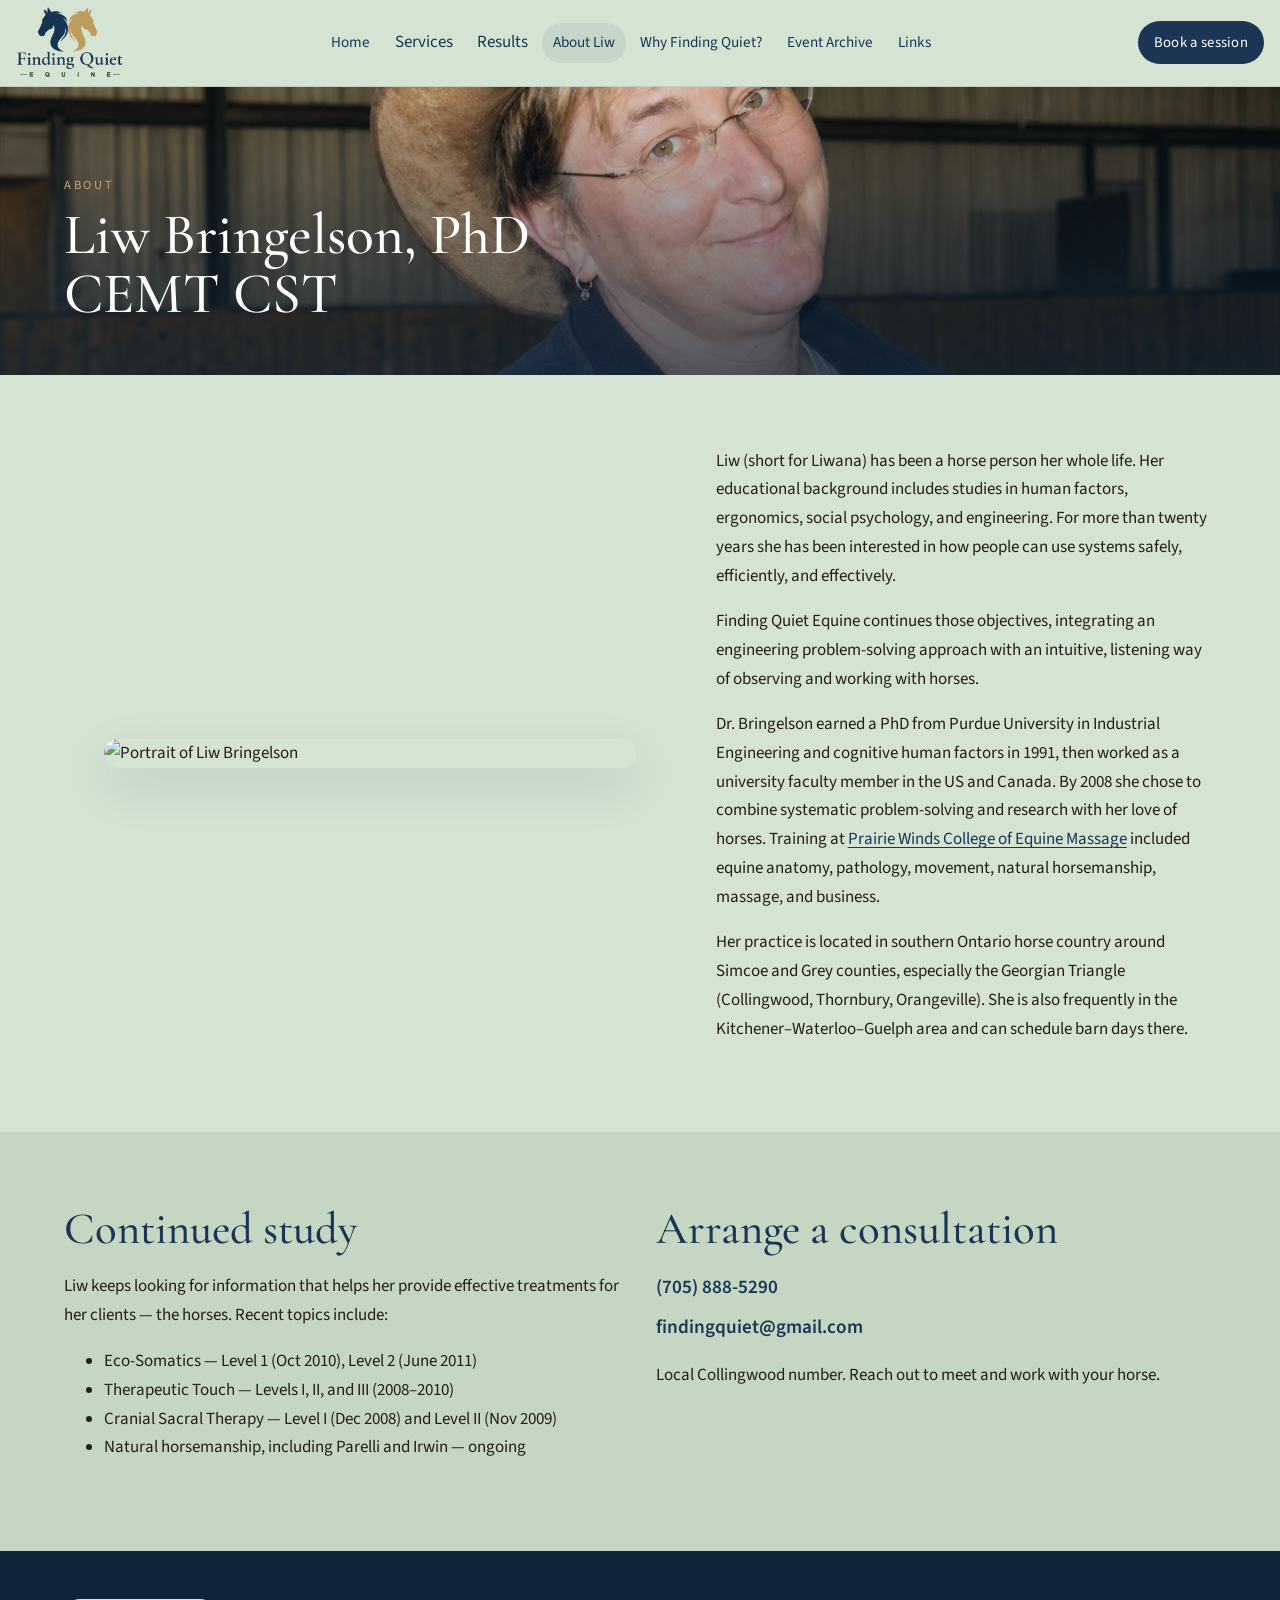
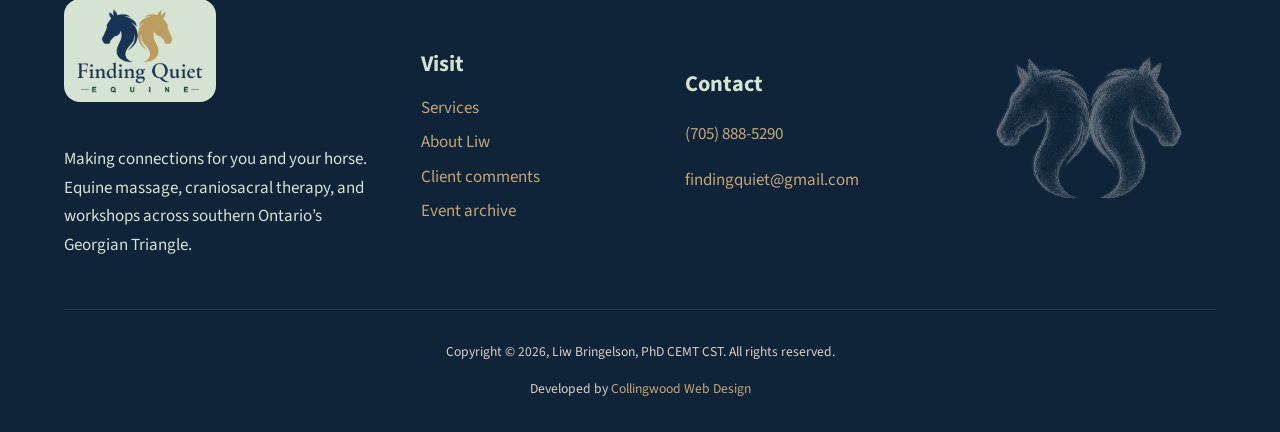
==== about.html @ 1549c755 "Give the footer horse sketch a transparent background." ====
<!DOCTYPE html>
<html lang="en">
<head>
  <meta charset="utf-8">
  <meta name="viewport" content="width=device-width, initial-scale=1">
  <title>About Liw Bringelson | Finding Quiet Equine</title>
  <meta name="description" content="Liw Bringelson, PhD CEMT CST — equine massage and craniosacral practitioner serving Ontario’s Georgian Triangle.">
  <link rel="icon" href="favicon.png" type="image/png">
  <link rel="preconnect" href="https://fonts.googleapis.com">
  <link rel="preconnect" href="https://fonts.gstatic.com" crossorigin>
  <link href="https://fonts.googleapis.com/css2?family=Cormorant+Garamond:ital,wght@0,500;0,600;1,500&family=Source+Sans+3:wght@400;600;700&display=swap" rel="stylesheet">
  <link rel="stylesheet" href="css/styles.css">
</head>
<body>
  <a class="skip" href="#main">Skip to content</a>
  <header class="site-header">
    <div class="header-inner">
      <a class="logo" href="index.html">
        <img src="images/logo.png" alt="Finding Quiet Equine" width="220" height="149">
      </a>
      <button class="nav-toggle" type="button" aria-expanded="false" aria-controls="site-nav">Menu</button>
      <nav class="site-nav" id="site-nav" aria-label="Primary">
        <a href="index.html">Home</a>
        <div class="nav-item">
          <button type="button">Services</button>
          <div class="dropdown">
            <a href="services.html">Overview</a>
            <a href="equine-massage.html">Equine Massage</a>
            <a href="craniosacral.html">Craniosacral</a>
            <a href="workshops.html">Workshops</a>
          </div>
        </div>
        <div class="nav-item">
          <button type="button">Results</button>
          <div class="dropdown">
            <a href="results.html">Overview</a>
            <a href="resources.html">Resources</a>
            <a href="comments.html">Comments</a>
            <a href="effects.html">Effects</a>
          </div>
        </div>
        <a href="about.html" aria-current="page">About Liw</a>
        <a href="why-finding-quiet.html">Why Finding Quiet?</a>
        <a href="events.html">Event Archive</a>
        <a href="links.html">Links</a>
      </nav>
      <a class="header-cta" href="about.html#contact">Book a session</a>
    </div>
  </header>

  <main id="main">
    <section class="page-hero">
      <img src="images/liw-horse.jpg" alt="Liw Bringelson in the barn">
      <div class="page-hero-copy">
        <p class="kicker">About</p>
        <h1>Liw Bringelson, PhD CEMT CST</h1>
      </div>
    </section>

    <section class="section">
      <div class="wrap split">
        <figure>
          <img class="portrait" src="https://media.cwd-cdn.com/finding-quiet/images/liw.jpg" alt="Portrait of Liw Bringelson">
        </figure>
        <div class="prose">
          <p>Liw (short for Liwana) has been a horse person her whole life. Her educational background includes studies in human factors, ergonomics, social psychology, and engineering. For more than twenty years she has been interested in how people can use systems safely, efficiently, and effectively.</p>
          <p>Finding Quiet Equine continues those objectives, integrating an engineering problem-solving approach with an intuitive, listening way of observing and working with horses.</p>
          <p>Dr. Bringelson earned a PhD from Purdue University in Industrial Engineering and cognitive human factors in 1991, then worked as a university faculty member in the US and Canada. By 2008 she chose to combine systematic problem-solving and research with her love of horses. Training at <a href="http://www.equinemassagecollege.com/">Prairie Winds College of Equine Massage</a> included equine anatomy, pathology, movement, natural horsemanship, massage, and business.</p>
          <p>Her practice is located in southern Ontario horse country around Simcoe and Grey counties, especially the Georgian Triangle (Collingwood, Thornbury, Orangeville). She is also frequently in the Kitchener–Waterloo–Guelph area and can schedule barn days there.</p>
        </div>
      </div>
    </section>

    <section class="section section-cream">
      <div class="wrap two-col">
        <div>
          <h2>Continued study</h2>
          <p>Liw keeps looking for information that helps her provide effective treatments for her clients — the horses. Recent topics include:</p>
          <ul>
            <li>Eco-Somatics — Level 1 (Oct 2010), Level 2 (June 2011)</li>
            <li>Therapeutic Touch — Levels I, II, and III (2008–2010)</li>
            <li>Cranial Sacral Therapy — Level I (Dec 2008) and Level II (Nov 2009)</li>
            <li>Natural horsemanship, including Parelli and Irwin — ongoing</li>
          </ul>
        </div>
        <div class="contact-panel" id="contact" style="grid-template-columns:1fr">
          <div>
            <h2>Arrange a consultation</h2>
            <div class="contact-actions">
              <a href="tel:+17058885290">(705) 888-5290</a>
              <a href="mailto:findingquiet@gmail.com">findingquiet@gmail.com</a>
            </div>
            <p>Local Collingwood number. Reach out to meet and work with your horse.</p>
          </div>
        </div>
      </div>
    </section>
  </main>

  <footer class="site-footer">
    <div class="wrap footer-grid">
      <div>
        <a class="footer-logo" href="index.html">
          <img src="images/logo.png" alt="Finding Quiet Equine" width="220" height="149">
        </a>
        <p>Making connections for you and your horse. Equine massage, craniosacral therapy, and workshops across southern Ontario’s Georgian Triangle.</p>
      </div>
      <div>
        <h3>Visit</h3>
        <ul>
          <li><a href="services.html">Services</a></li>
          <li><a href="about.html">About Liw</a></li>
          <li><a href="comments.html">Client comments</a></li>
          <li><a href="events.html">Event archive</a></li>
        </ul>
      </div>
      <div>
        <h3>Contact</h3>
        <p><a href="tel:+17058885290">(705) 888-5290</a></p>
        <p><a href="mailto:findingquiet@gmail.com">findingquiet@gmail.com</a></p>
      </div>
      <div class="footer-sketch" aria-hidden="true">
        <img src="images/horse-heads-pencil.png" alt="">
      </div>
    </div>
    <div class="wrap legal">
      <p>Copyright © 2026, Liw Bringelson, PhD CEMT CST. All rights reserved.</p>
      <p class="credit">Developed by <a href="https://www.collingwoodwebdesign.com/" rel="noopener">Collingwood Web Design</a></p>
    </div>
  </footer>
  <script src="js/nav.js"></script>
</body>
</html>
---- css/styles.css ----
:root {
  --navy: #1a3654;
  --navy-deep: #0f2438;
  --navy-soft: #2c4a6e;
  --cream: #c5d6c3;
  --paper: #d4e3d2;
  --tan: #c4a574;
  --tan-deep: #9a7b4f;
  --sage: #5d6f5b;
  --ink: #241f18;
  --muted: #6a6358;
  --line: rgba(26, 54, 84, 0.12);
  --white: #ffffff;
  --shadow: 0 18px 50px rgba(15, 36, 56, 0.12);
  --radius: 18px;
  --header-h: 5.35rem;
  --max: 72rem;
  --font-display: "Cormorant Garamond", "Times New Roman", serif;
  --font-body: "Source Sans 3", "Segoe UI", sans-serif;
}

*,
*::before,
*::after {
  box-sizing: border-box;
}

html {
  scroll-behavior: smooth;
}

body {
  margin: 0;
  color: var(--ink);
  background: var(--paper);
  font-family: var(--font-body);
  font-size: 1.0625rem;
  line-height: 1.7;
}

img {
  max-width: 100%;
  height: auto;
  display: block;
}

a {
  color: var(--navy);
  text-decoration-thickness: 1px;
  text-underline-offset: 0.18em;
}

a:hover {
  color: var(--tan-deep);
}

.skip {
  position: absolute;
  left: 1rem;
  top: -4rem;
  background: var(--navy);
  color: var(--white);
  padding: 0.6rem 1rem;
  z-index: 100;
}

.skip:focus {
  top: 1rem;
}

.wrap {
  width: min(calc(100% - 2rem), var(--max));
  margin-inline: auto;
}

.site-header {
  position: sticky;
  top: 0;
  z-index: 40;
  background: color-mix(in srgb, var(--paper) 92%, transparent);
  backdrop-filter: blur(14px);
  border-bottom: 1px solid var(--line);
}

.header-inner {
  width: min(calc(100% - 2rem), 80rem);
  margin-inline: auto;
  min-height: var(--header-h);
  display: flex;
  align-items: center;
  justify-content: space-between;
  gap: 0.75rem;
  position: relative;
}

.logo {
  display: flex;
  align-items: center;
  text-decoration: none;
  color: var(--navy);
  flex-shrink: 0;
}

.logo img {
  height: 4.55rem;
  width: auto;
  max-width: none;
}

.nav-toggle {
  display: none;
  border: 1px solid var(--line);
  background: var(--white);
  color: var(--navy);
  border-radius: 999px;
  padding: 0.45rem 0.9rem;
  font: inherit;
  font-size: 0.9rem;
  cursor: pointer;
}

.site-nav {
  display: flex;
  align-items: center;
  gap: 0.15rem;
}

.site-nav a {
  text-decoration: none;
  color: var(--navy);
  padding: 0.45rem 0.7rem;
  font-size: 0.95rem;
  border-radius: 999px;
}

.site-nav a:hover,
.site-nav a[aria-current="page"] {
  background: rgba(26, 54, 84, 0.07);
}

.nav-item {
  position: relative;
}

.nav-item > button {
  background: none;
  border: 0;
  font: inherit;
  color: var(--navy);
  padding: 0.45rem 0.7rem;
  border-radius: 999px;
  cursor: pointer;
}

.nav-item > button:hover,
.nav-item.open > button {
  background: rgba(26, 54, 84, 0.07);
}

.dropdown {
  display: none;
  position: absolute;
  top: calc(100% + 0.35rem);
  left: 0;
  min-width: 13rem;
  background: var(--white);
  border: 1px solid var(--line);
  border-radius: 14px;
  box-shadow: var(--shadow);
  padding: 0.4rem;
  z-index: 20;
}

.nav-item.open .dropdown,
.nav-item:hover .dropdown {
  display: grid;
}

.dropdown a {
  border-radius: 10px;
}

.header-cta {
  display: inline-flex;
  align-items: center;
  background: var(--navy);
  color: var(--white) !important;
  text-decoration: none;
  padding: 0.55rem 1rem;
  border-radius: 999px;
  font-size: 0.92rem;
  letter-spacing: 0.02em;
  white-space: nowrap;
}

.header-cta:hover {
  background: var(--navy-soft);
}

.hero {
  position: relative;
  min-height: min(82vh, 44rem);
  display: grid;
  align-items: end;
  color: var(--white);
  overflow: hidden;
}

.hero img,
.page-hero img {
  position: absolute;
  inset: 0;
  width: 100%;
  height: 100%;
  object-fit: cover;
}

.hero::after,
.page-hero::after {
  content: "";
  position: absolute;
  inset: 0;
  background: linear-gradient(180deg, rgba(15, 36, 56, 0.15) 0%, rgba(15, 36, 56, 0.72) 100%);
}

.hero-copy,
.page-hero-copy {
  position: relative;
  z-index: 1;
  width: min(calc(100% - 2rem), var(--max));
  margin: 0 auto 4rem;
}

.kicker {
  display: inline-block;
  letter-spacing: 0.22em;
  text-transform: uppercase;
  font-size: 0.78rem;
  color: var(--tan);
  margin-bottom: 0.6rem;
}

.hero .kicker {
  color: #fff;
  font-size: 1.2rem;
  font-weight: 600;
  letter-spacing: 0.16em;
}

.hero h1,
.page-hero h1 {
  font-family: var(--font-display);
  font-weight: 500;
  font-size: clamp(2.6rem, 7vw, 5.2rem);
  line-height: 1.02;
  margin: 0 0 0.8rem;
  max-width: 14ch;
}

.lede {
  max-width: 38rem;
  font-size: 1.2rem;
  margin: 0 0 1.5rem;
  color: rgba(255, 255, 255, 0.92);
}

.btn-row {
  display: flex;
  flex-wrap: wrap;
  gap: 0.75rem;
}

.btn {
  display: inline-flex;
  align-items: center;
  justify-content: center;
  text-decoration: none;
  border-radius: 999px;
  padding: 0.75rem 1.25rem;
  font-weight: 600;
}

.btn-primary {
  background: var(--tan);
  color: var(--navy-deep) !important;
}

.btn-primary:hover {
  background: #d4b98a;
}

.section-navy .btn-primary {
  background: var(--paper);
  color: var(--navy) !important;
}

.section-navy .btn-primary:hover {
  background: var(--cream);
}

.btn-ghost {
  background: transparent;
  color: var(--white) !important;
  border: 1px solid rgba(255, 255, 255, 0.45);
}

.btn-ghost:hover {
  background: rgba(255, 255, 255, 0.12);
}

.page-hero {
  position: relative;
  min-height: 18rem;
  display: grid;
  align-items: end;
  color: var(--white);
  overflow: hidden;
}

.page-hero-copy {
  margin-bottom: 2.4rem;
}

.page-hero h1 {
  max-width: 20ch;
  font-size: clamp(2.1rem, 5vw, 3.6rem);
}

.section {
  padding: 4.5rem 0;
}

.section-cream {
  background: var(--cream);
}

.section-navy {
  background: var(--navy-deep);
  color: var(--cream);
}

.section-navy a {
  color: var(--tan);
}

.eyebrow {
  letter-spacing: 0.2em;
  text-transform: uppercase;
  font-size: 0.78rem;
  color: var(--tan-deep);
  margin: 0 0 0.6rem;
}

.eyebrow-lg {
  color: var(--navy);
  font-size: 1.2rem;
  font-weight: 600;
  letter-spacing: 0.16em;
}

.section-navy .eyebrow-lg {
  color: #fff;
}

h2 {
  font-family: var(--font-display);
  font-size: clamp(1.9rem, 4vw, 2.8rem);
  font-weight: 500;
  line-height: 1.15;
  margin: 0 0 1rem;
  color: var(--navy);
}

.section-navy h2 {
  color: var(--cream);
}

.prose {
  max-width: 44rem;
}

.prose p,
.prose li {
  margin: 0 0 1rem;
}

.prose ul {
  padding-left: 1.15rem;
}

.split {
  display: grid;
  grid-template-columns: 1.1fr 0.9fr;
  gap: 2.5rem;
  align-items: center;
}

.split img,
.frame img {
  width: 100%;
  border-radius: var(--radius);
  box-shadow: var(--shadow);
}

.caption {
  font-size: 0.85rem;
  color: var(--muted);
  margin-top: 0.55rem;
}

.cards {
  display: grid;
  grid-template-columns: repeat(3, 1fr);
  gap: 1.25rem;
}

.card {
  background: var(--white);
  border: 1px solid var(--line);
  border-radius: var(--radius);
  padding: 1.4rem;
  display: flex;
  flex-direction: column;
  gap: 0.6rem;
  text-decoration: none;
  color: inherit;
  box-shadow: 0 8px 24px rgba(15, 36, 56, 0.04);
}

.card:hover {
  transform: translateY(-3px);
  box-shadow: var(--shadow);
  color: inherit;
}

.card h3 {
  font-family: var(--font-display);
  font-size: 1.55rem;
  margin: 0;
  color: var(--navy);
}

.card p {
  margin: 0;
  color: var(--muted);
  flex: 1;
}

.card .more {
  font-weight: 600;
  color: var(--navy);
  font-size: 0.92rem;
}

.photo-row {
  display: grid;
  grid-template-columns: repeat(3, 1fr);
  gap: 1rem;
}

.photo-row figure {
  margin: 0;
}

.photo-row img {
  width: 100%;
  height: 16rem;
  object-fit: cover;
  border-radius: var(--radius);
}

.quote {
  background: var(--white);
  border-left: 4px solid var(--tan);
  border-radius: 0 var(--radius) var(--radius) 0;
  padding: 1.3rem 1.4rem;
  margin: 0 0 1.25rem;
}

.quote p {
  font-family: var(--font-display);
  font-size: 1.25rem;
  line-height: 1.45;
  margin: 0 0 0.85rem;
}

.quote footer {
  color: var(--muted);
  font-size: 0.92rem;
}

.steps {
  display: grid;
  gap: 1rem;
}

.step {
  display: grid;
  grid-template-columns: auto 1fr;
  gap: 1rem;
  align-items: start;
}

.step h3 {
  margin: 0 0 0.25rem;
  color: var(--navy);
}

.step p {
  margin: 0;
}

.num {
  width: 2.3rem;
  height: 2.3rem;
  border-radius: 50%;
  background: var(--navy);
  color: var(--cream);
  display: grid;
  place-items: center;
  font-weight: 700;
}

.rate-list {
  display: grid;
  gap: 0.8rem;
  margin: 1.2rem 0;
}

.rate {
  background: var(--white);
  border-radius: 14px;
  padding: 1rem 1.15rem;
  border: 1px solid var(--line);
}

.rate strong {
  display: block;
  color: var(--navy);
}

.compare {
  display: grid;
  grid-template-columns: 1fr 1fr;
  gap: 0.75rem;
  margin: 1rem 0 2rem;
}

.compare figure {
  margin: 0;
}

.compare img {
  width: 100%;
  height: 14rem;
  object-fit: cover;
  border-radius: 12px;
}

.compare figcaption {
  font-size: 0.82rem;
  color: var(--muted);
  margin-top: 0.4rem;
}

.link-list {
  display: grid;
  gap: 1rem;
}

.link-card {
  background: var(--white);
  border: 1px solid var(--line);
  border-radius: 14px;
  padding: 1.1rem 1.2rem;
}

.link-card h3 {
  margin: 0 0 0.35rem;
  font-size: 1.15rem;
}

.timeline {
  display: grid;
  gap: 1.5rem;
}

.timeline h3 {
  margin: 0 0 0.5rem;
  color: var(--navy);
}

.note {
  font-size: 0.92rem;
  color: var(--muted);
  border-top: 1px solid var(--line);
  padding-top: 1rem;
  margin-top: 1.5rem;
}

.contact-panel {
  display: grid;
  grid-template-columns: 1.2fr 0.8fr;
  gap: 2rem;
  align-items: center;
}

.contact-actions a {
  display: block;
  font-size: 1.2rem;
  font-weight: 600;
  text-decoration: none;
  margin-bottom: 0.45rem;
}

.site-footer {
  background: var(--navy-deep);
  color: #d7cfc3;
  padding: 3rem 0 2rem;
}

.footer-grid {
  display: grid;
  grid-template-columns: 1.4fr 1fr 1fr 1.15fr;
  gap: 2rem;
  align-items: center;
}

.footer-logo {
  display: inline-block;
  background: var(--paper);
  border-radius: 16px;
  padding: 0.55rem 0.75rem 0.45rem;
  margin: 0 0 1rem;
}

.footer-logo img {
  height: 5.4rem;
  width: auto;
}

.footer-grid > div:first-child > p {
  color: var(--paper);
}

.site-footer h2,
.site-footer h3 {
  font-size: 1.4rem;
  margin: 0 0 0.7rem;
}

.site-footer h2 {
  color: var(--cream);
}

.site-footer h3 {
  color: var(--paper);
}

.site-footer a {
  color: var(--tan);
  text-decoration: none;
}

.footer-grid a:hover {
  color: var(--paper);
  text-decoration: underline;
  text-underline-offset: 0.2em;
}

.site-footer ul {
  list-style: none;
  margin: 0;
  padding: 0;
}

.site-footer li {
  margin-bottom: 0.35rem;
}

.footer-sketch {
  display: flex;
  justify-content: flex-end;
  pointer-events: none;
}

.footer-sketch img {
  width: min(100%, 15.5rem);
  height: auto;
  opacity: 0.55;
}

.legal {
  margin-top: 2rem;
  padding-top: 1rem;
  border-top: 1px solid rgba(255, 255, 255, 0.1);
  font-size: 0.85rem;
  text-align: center;
}

.legal .credit {
  margin: 0.45rem 0 0;
}

.portrait {
  width: 100%;
  max-height: 38rem;
  object-fit: cover;
  object-position: center 18%;
}

.two-col {
  display: grid;
  grid-template-columns: 1fr 1fr;
  gap: 2rem;
  align-items: start;
}

.topic-list {
  columns: 2;
  gap: 2rem;
  margin: 0 0 1.5rem;
  padding-left: 1.2rem;
}

@media (max-width: 1120px) {
  .split,
  .cards,
  .photo-row,
  .contact-panel,
  .footer-grid,
  .compare,
  .two-col {
    grid-template-columns: 1fr;
  }

  .footer-sketch {
    display: none;
  }

  .topic-list {
    columns: 1;
  }

  :root {
    --header-h: 4.7rem;
  }

  .logo img {
    height: 3.85rem;
  }

  .nav-toggle {
    display: inline-flex;
    margin-left: auto;
  }

  .header-cta {
    display: none;
  }

  .site-nav {
    display: none;
    position: absolute;
    top: var(--header-h);
    left: 0;
    right: 0;
    background: var(--paper);
    border-bottom: 1px solid var(--line);
    flex-direction: column;
    align-items: stretch;
    padding: 0.75rem 1rem 1.1rem;
  }

  body.nav-open .site-nav {
    display: flex;
  }

  .dropdown {
    position: static;
    display: none;
    box-shadow: none;
    border: 0;
    padding: 0 0 0 0.7rem;
    background: transparent;
  }

  .nav-item.open .dropdown {
    display: grid;
  }
}
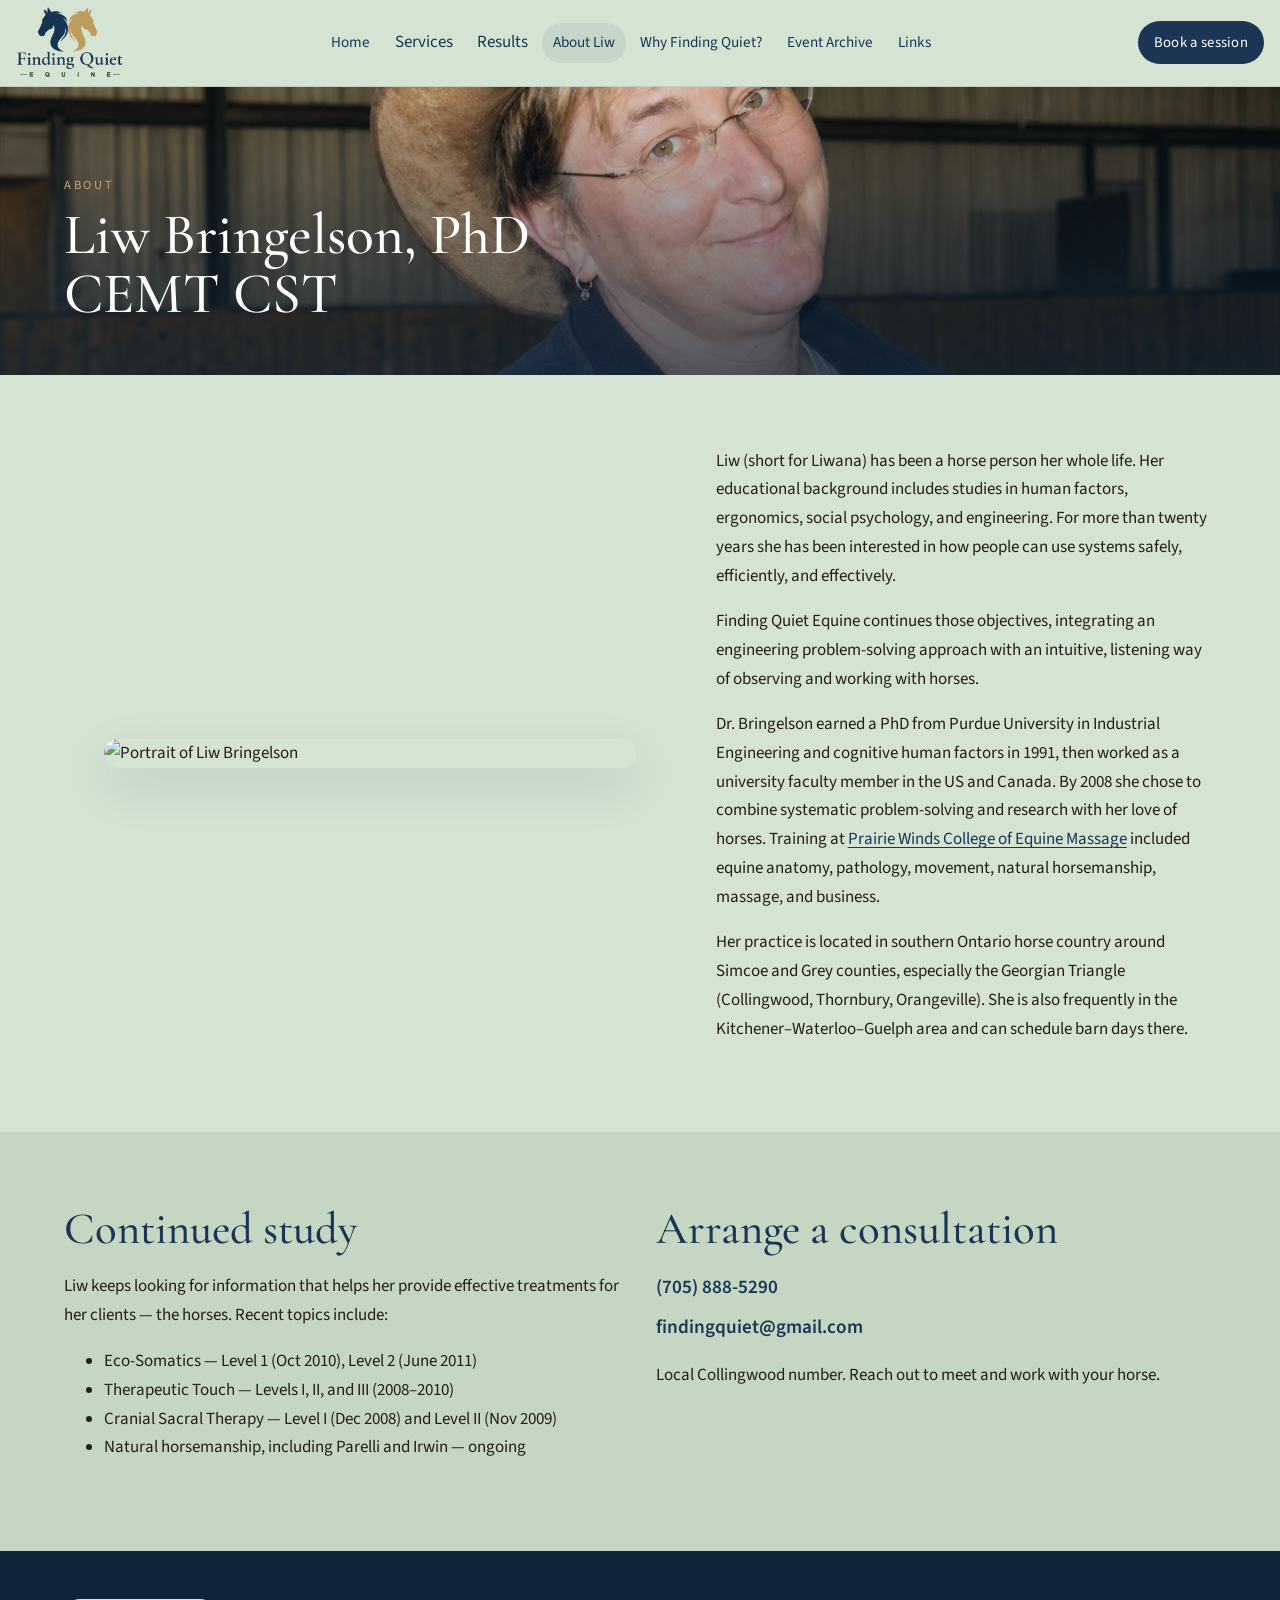
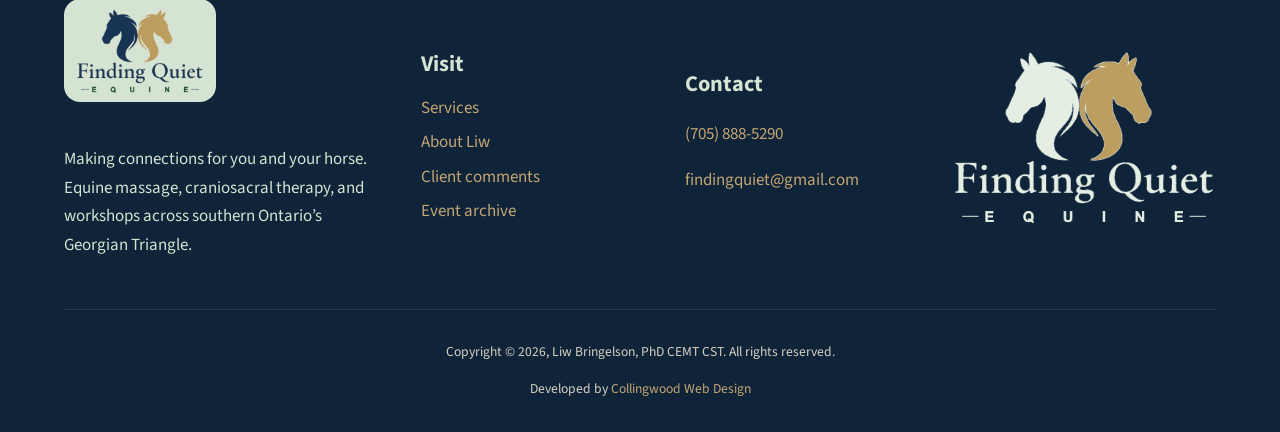
==== commit f699e19b: "Put a light Finding Quiet lockup in the footer so it reads on navy." ====
--- a/about.html
+++ b/about.html
@@ -120,7 +120,7 @@
         <p><a href="mailto:findingquiet@gmail.com">findingquiet@gmail.com</a></p>
       </div>
       <div class="footer-sketch" aria-hidden="true">
-        <img src="images/horse-heads-pencil.png" alt="">
+        <img src="images/logo-light.png" alt="">
       </div>
     </div>
     <div class="wrap legal">
--- a/css/styles.css
+++ b/css/styles.css
@@ -681,13 +681,13 @@
 .footer-sketch {
   display: flex;
   justify-content: flex-end;
+  align-items: center;
   pointer-events: none;
 }
 
 .footer-sketch img {
-  width: min(100%, 15.5rem);
+  width: min(100%, 16.5rem);
   height: auto;
-  opacity: 0.55;
 }
 
 .legal {
@@ -728,14 +728,35 @@
   .cards,
   .photo-row,
   .contact-panel,
-  .footer-grid,
   .compare,
   .two-col {
     grid-template-columns: 1fr;
   }
 
+  .footer-grid {
+    grid-template-columns: 1fr 1fr;
+    grid-template-areas:
+      "brand brand"
+      "visit sketch"
+      "contact sketch";
+    align-items: start;
+  }
+
+  .footer-grid > div:first-child {
+    grid-area: brand;
+  }
+
+  .footer-grid > div:nth-child(2) {
+    grid-area: visit;
+  }
+
+  .footer-grid > div:nth-child(3) {
+    grid-area: contact;
+  }
+
   .footer-sketch {
-    display: none;
+    grid-area: sketch;
+    align-self: center;
   }
 
   .topic-list {
@@ -789,3 +810,18 @@
     display: grid;
   }
 }
+
+@media (max-width: 520px) {
+  .footer-grid {
+    grid-template-columns: 1fr;
+    grid-template-areas:
+      "brand"
+      "visit"
+      "contact"
+      "sketch";
+  }
+
+  .footer-sketch {
+    justify-content: flex-start;
+  }
+}
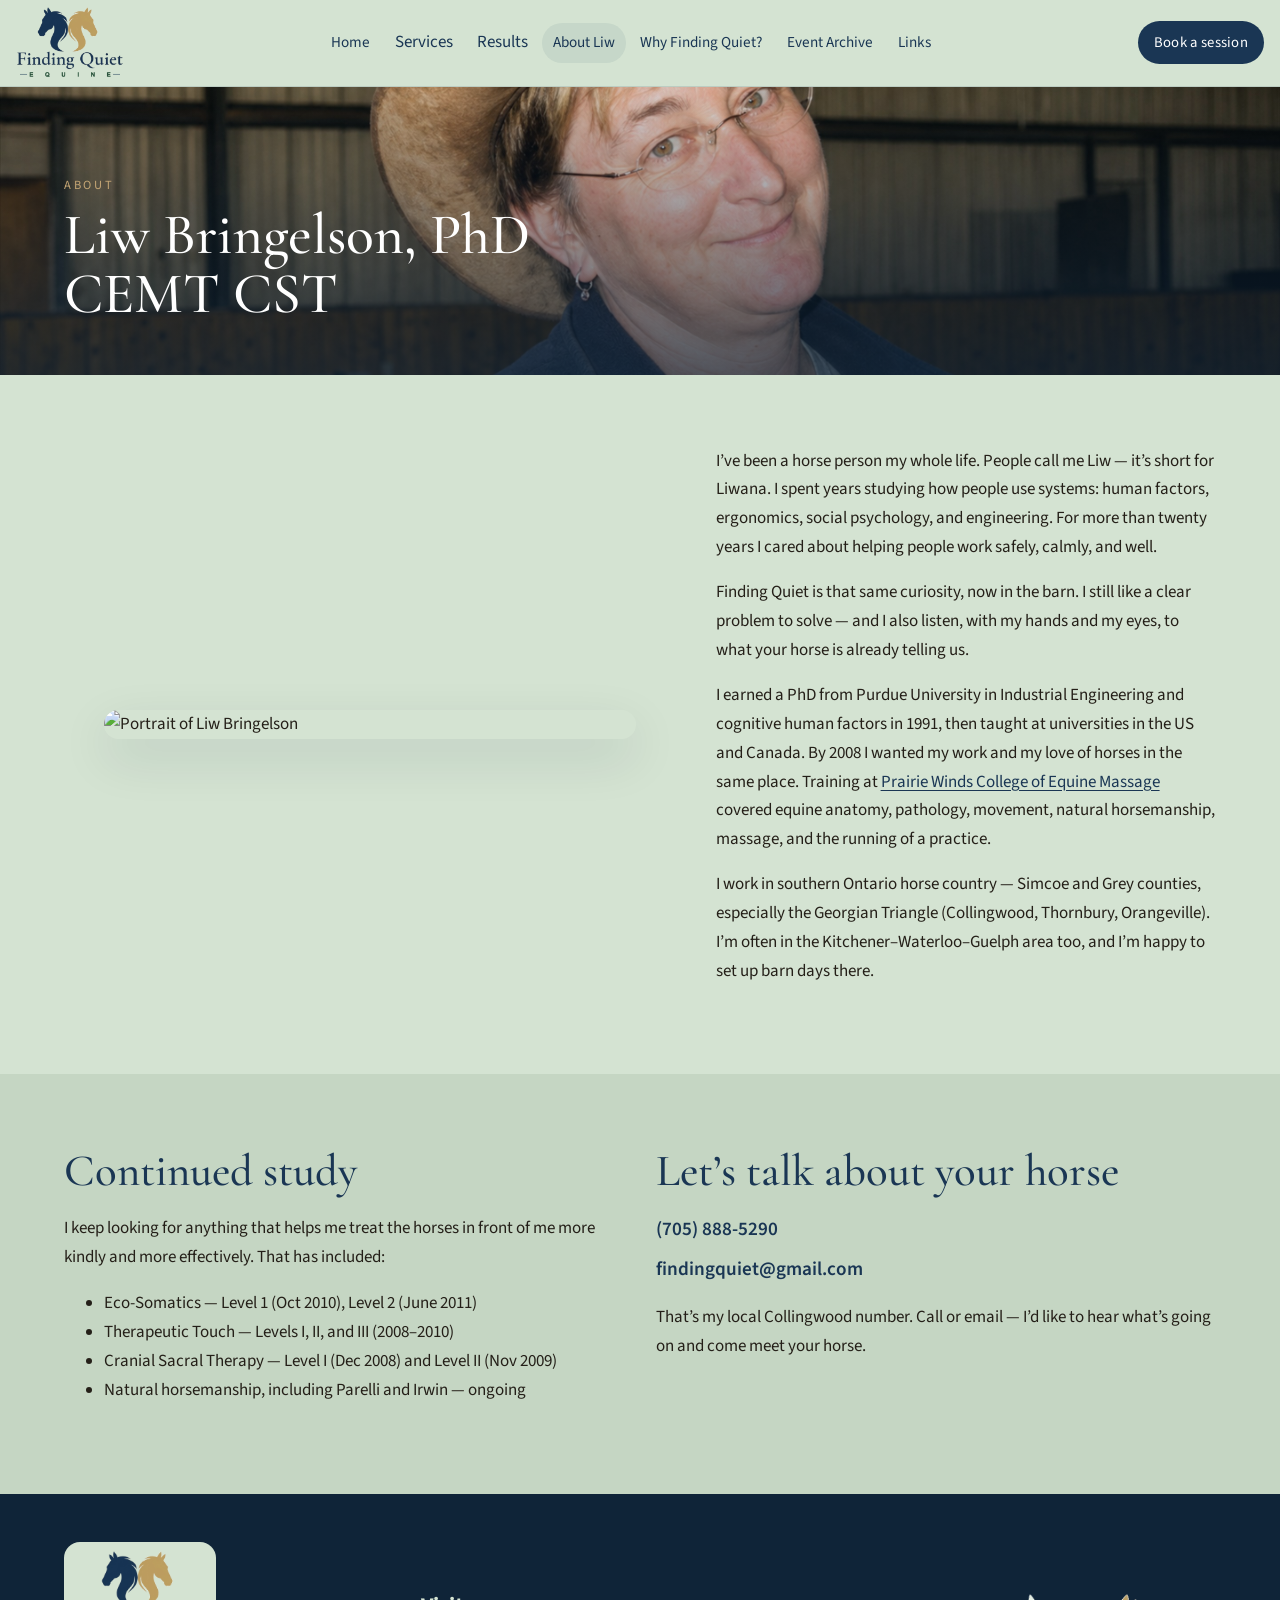
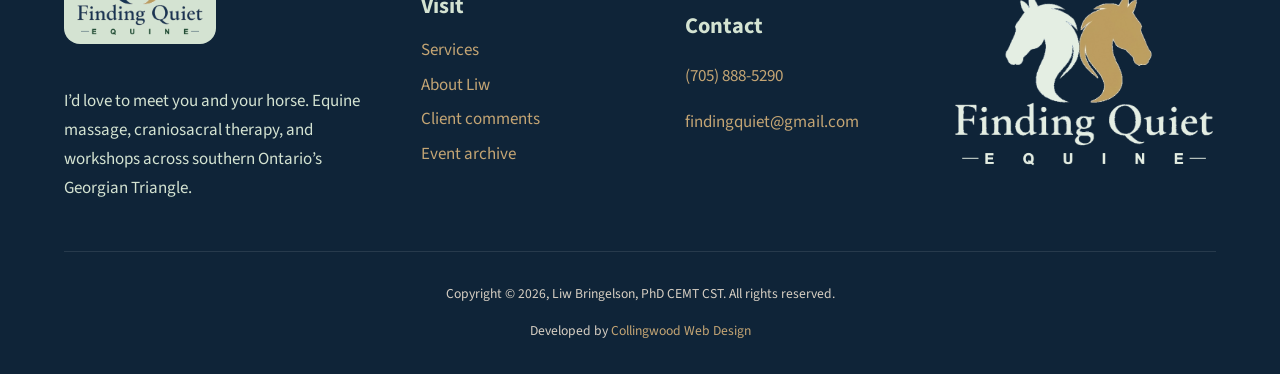
==== commit 030278ad: "Rewrite the client sample in Liw's first-person voice. EOF  Co-authored-by: Cursor <cursoragent@curs" ====
--- a/about.html
+++ b/about.html
@@ -63,10 +63,10 @@
           <img class="portrait" src="https://media.cwd-cdn.com/finding-quiet/images/liw.jpg" alt="Portrait of Liw Bringelson">
         </figure>
         <div class="prose">
-          <p>Liw (short for Liwana) has been a horse person her whole life. Her educational background includes studies in human factors, ergonomics, social psychology, and engineering. For more than twenty years she has been interested in how people can use systems safely, efficiently, and effectively.</p>
-          <p>Finding Quiet Equine continues those objectives, integrating an engineering problem-solving approach with an intuitive, listening way of observing and working with horses.</p>
-          <p>Dr. Bringelson earned a PhD from Purdue University in Industrial Engineering and cognitive human factors in 1991, then worked as a university faculty member in the US and Canada. By 2008 she chose to combine systematic problem-solving and research with her love of horses. Training at <a href="http://www.equinemassagecollege.com/">Prairie Winds College of Equine Massage</a> included equine anatomy, pathology, movement, natural horsemanship, massage, and business.</p>
-          <p>Her practice is located in southern Ontario horse country around Simcoe and Grey counties, especially the Georgian Triangle (Collingwood, Thornbury, Orangeville). She is also frequently in the Kitchener–Waterloo–Guelph area and can schedule barn days there.</p>
+          <p>I’ve been a horse person my whole life. People call me Liw — it’s short for Liwana. I spent years studying how people use systems: human factors, ergonomics, social psychology, and engineering. For more than twenty years I cared about helping people work safely, calmly, and well.</p>
+          <p>Finding Quiet is that same curiosity, now in the barn. I still like a clear problem to solve — and I also listen, with my hands and my eyes, to what your horse is already telling us.</p>
+          <p>I earned a PhD from Purdue University in Industrial Engineering and cognitive human factors in 1991, then taught at universities in the US and Canada. By 2008 I wanted my work and my love of horses in the same place. Training at <a href="http://www.equinemassagecollege.com/">Prairie Winds College of Equine Massage</a> covered equine anatomy, pathology, movement, natural horsemanship, massage, and the running of a practice.</p>
+          <p>I work in southern Ontario horse country — Simcoe and Grey counties, especially the Georgian Triangle (Collingwood, Thornbury, Orangeville). I’m often in the Kitchener–Waterloo–Guelph area too, and I’m happy to set up barn days there.</p>
         </div>
       </div>
     </section>
@@ -75,7 +75,7 @@
       <div class="wrap two-col">
         <div>
           <h2>Continued study</h2>
-          <p>Liw keeps looking for information that helps her provide effective treatments for her clients — the horses. Recent topics include:</p>
+          <p>I keep looking for anything that helps me treat the horses in front of me more kindly and more effectively. That has included:</p>
           <ul>
             <li>Eco-Somatics — Level 1 (Oct 2010), Level 2 (June 2011)</li>
             <li>Therapeutic Touch — Levels I, II, and III (2008–2010)</li>
@@ -85,12 +85,12 @@
         </div>
         <div class="contact-panel" id="contact" style="grid-template-columns:1fr">
           <div>
-            <h2>Arrange a consultation</h2>
+            <h2>Let’s talk about your horse</h2>
             <div class="contact-actions">
               <a href="tel:+17058885290">(705) 888-5290</a>
               <a href="mailto:findingquiet@gmail.com">findingquiet@gmail.com</a>
             </div>
-            <p>Local Collingwood number. Reach out to meet and work with your horse.</p>
+            <p>That’s my local Collingwood number. Call or email — I’d like to hear what’s going on and come meet your horse.</p>
           </div>
         </div>
       </div>
@@ -103,7 +103,7 @@
         <a class="footer-logo" href="index.html">
           <img src="images/logo.png" alt="Finding Quiet Equine" width="220" height="149">
         </a>
-        <p>Making connections for you and your horse. Equine massage, craniosacral therapy, and workshops across southern Ontario’s Georgian Triangle.</p>
+        <p>I’d love to meet you and your horse. Equine massage, craniosacral therapy, and workshops across southern Ontario’s Georgian Triangle.</p>
       </div>
       <div>
         <h3>Visit</h3>
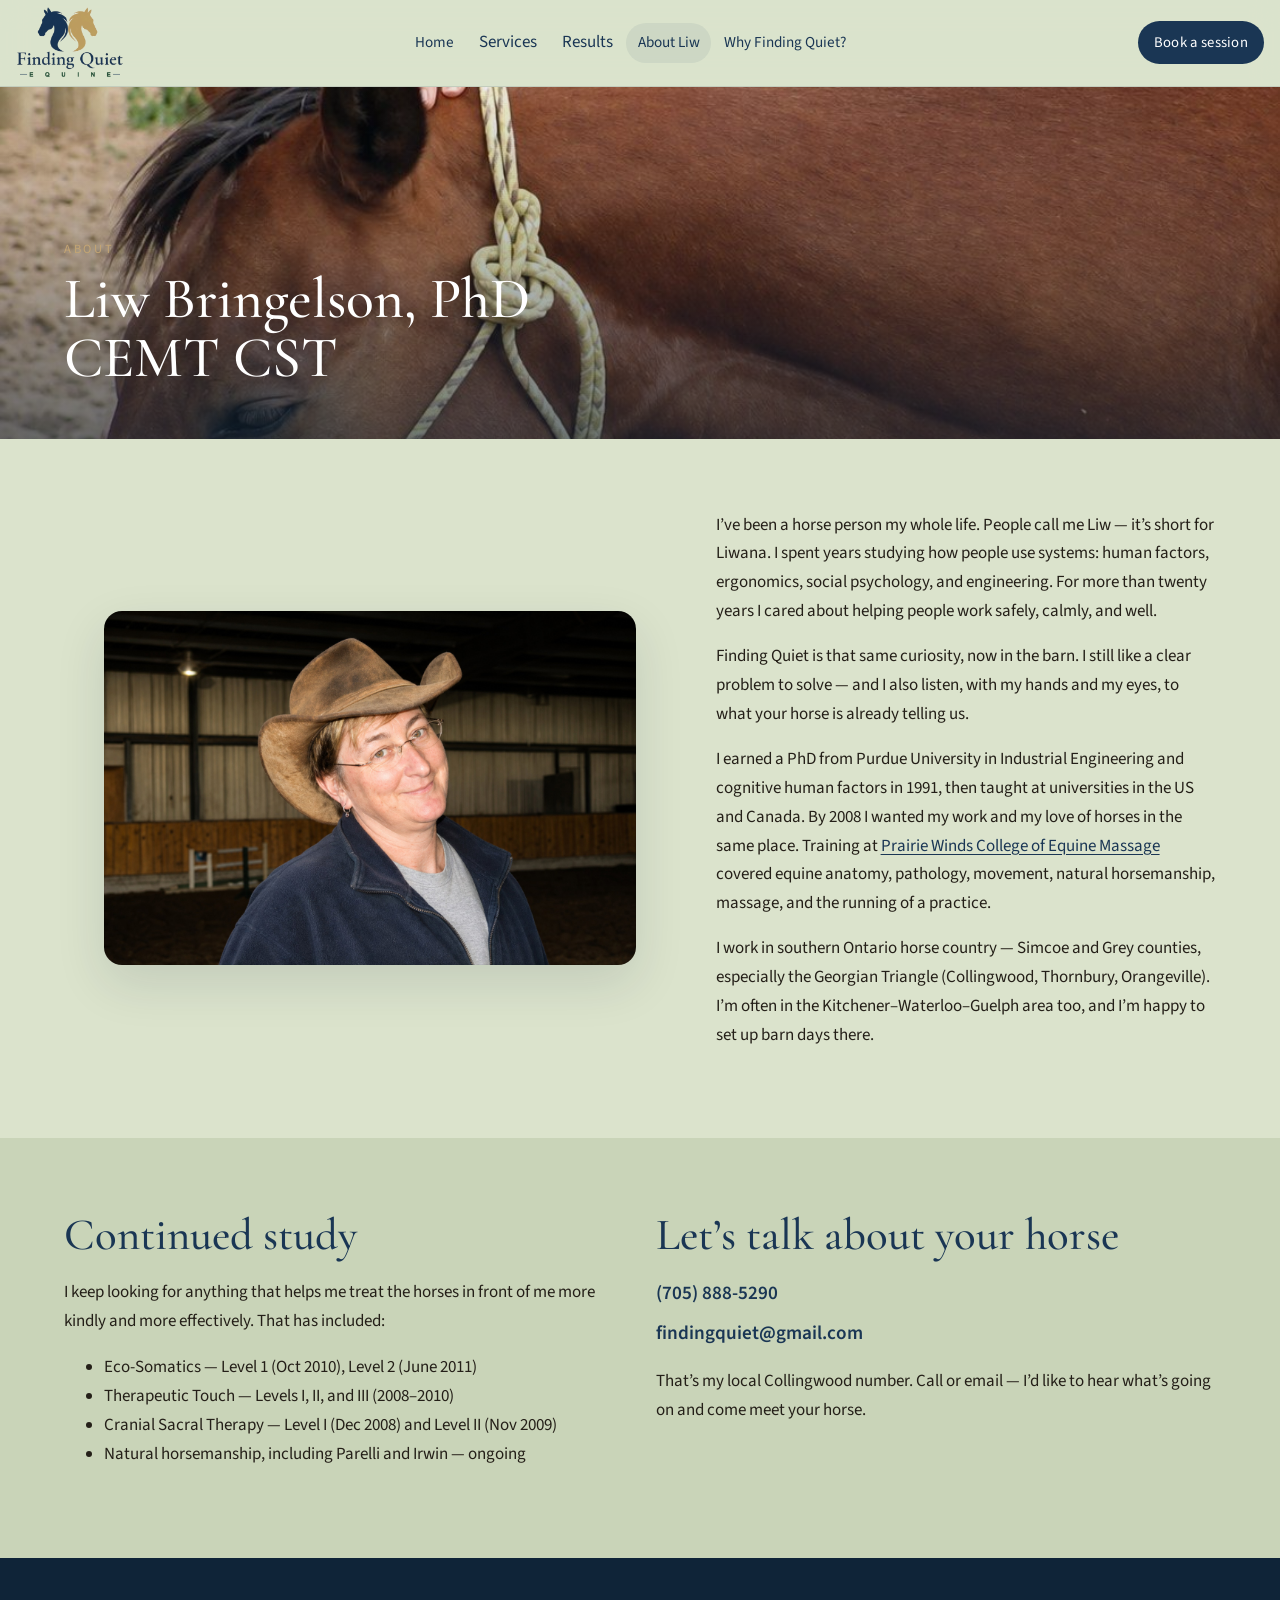
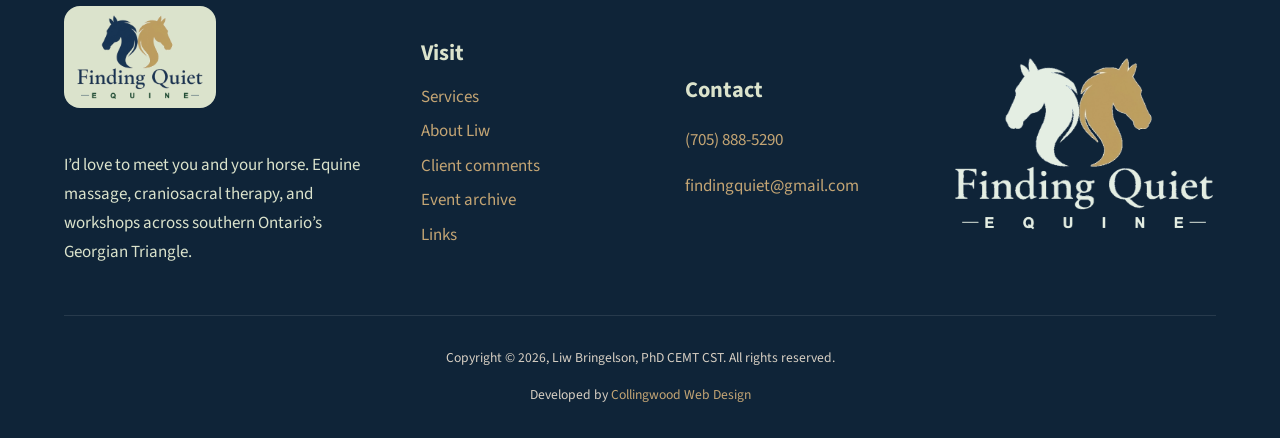
==== commit 9bd42f49: "Refresh the private sample with warmer pages and the new horse photos. EOF  Co-authored-by: Cursor <" ====
--- a/about.html
+++ b/about.html
@@ -41,8 +41,6 @@
         </div>
         <a href="about.html" aria-current="page">About Liw</a>
         <a href="why-finding-quiet.html">Why Finding Quiet?</a>
-        <a href="events.html">Event Archive</a>
-        <a href="links.html">Links</a>
       </nav>
       <a class="header-cta" href="about.html#contact">Book a session</a>
     </div>
@@ -50,7 +48,7 @@
 
   <main id="main">
     <section class="page-hero">
-      <img src="images/liw-horse.jpg" alt="Liw Bringelson in the barn">
+      <img src="images/woman-petting-horse.jpg" alt="Liw with a calm bay horse">
       <div class="page-hero-copy">
         <p class="kicker">About</p>
         <h1>Liw Bringelson, PhD CEMT CST</h1>
@@ -60,7 +58,7 @@
     <section class="section">
       <div class="wrap split">
         <figure>
-          <img class="portrait" src="https://media.cwd-cdn.com/finding-quiet/images/liw.jpg" alt="Portrait of Liw Bringelson">
+          <img class="portrait" src="images/liw-horse.jpg" alt="Liw Bringelson in the arena">
         </figure>
         <div class="prose">
           <p>I’ve been a horse person my whole life. People call me Liw — it’s short for Liwana. I spent years studying how people use systems: human factors, ergonomics, social psychology, and engineering. For more than twenty years I cared about helping people work safely, calmly, and well.</p>
@@ -112,6 +110,7 @@
           <li><a href="about.html">About Liw</a></li>
           <li><a href="comments.html">Client comments</a></li>
           <li><a href="events.html">Event archive</a></li>
+          <li><a href="links.html">Links</a></li>
         </ul>
       </div>
       <div>
--- a/css/styles.css
+++ b/css/styles.css
@@ -2,8 +2,8 @@
   --navy: #1a3654;
   --navy-deep: #0f2438;
   --navy-soft: #2c4a6e;
-  --cream: #c5d6c3;
-  --paper: #d4e3d2;
+  --cream: #c9d4b8;
+  --paper: #dbe3cc;
   --tan: #c4a574;
   --tan-deep: #9a7b4f;
   --sage: #5d6f5b;
@@ -220,7 +220,25 @@
   content: "";
   position: absolute;
   inset: 0;
-  background: linear-gradient(180deg, rgba(15, 36, 56, 0.15) 0%, rgba(15, 36, 56, 0.72) 100%);
+}
+
+.hero::after {
+  background: linear-gradient(
+    to top,
+    rgba(15, 36, 56, 0.58) 0%,
+    rgba(15, 36, 56, 0.22) 38%,
+    rgba(15, 36, 56, 0.04) 68%,
+    transparent 100%
+  );
+}
+
+.page-hero::after {
+  background: linear-gradient(
+    to top,
+    rgba(15, 36, 56, 0.6) 0%,
+    rgba(15, 36, 56, 0.28) 55%,
+    rgba(15, 36, 56, 0.08) 100%
+  );
 }
 
 .hero-copy,
@@ -241,10 +259,10 @@
 }
 
 .hero .kicker {
-  color: #fff;
-  font-size: 1.2rem;
+  color: var(--tan);
+  font-size: 0.92rem;
   font-weight: 600;
-  letter-spacing: 0.16em;
+  letter-spacing: 0.18em;
 }
 
 .hero h1,
@@ -310,7 +328,7 @@
 
 .page-hero {
   position: relative;
-  min-height: 18rem;
+  min-height: 22rem;
   display: grid;
   align-items: end;
   color: var(--white);
@@ -352,14 +370,14 @@
 }
 
 .eyebrow-lg {
-  color: var(--navy);
-  font-size: 1.2rem;
+  color: var(--tan-deep);
+  font-size: 0.88rem;
   font-weight: 600;
-  letter-spacing: 0.16em;
+  letter-spacing: 0.18em;
 }
 
 .section-navy .eyebrow-lg {
-  color: #fff;
+  color: var(--tan);
 }
 
 h2 {
@@ -418,13 +436,33 @@
   background: var(--white);
   border: 1px solid var(--line);
   border-radius: var(--radius);
-  padding: 1.4rem;
+  padding: 0;
+  overflow: hidden;
+  display: flex;
+  flex-direction: column;
+  text-decoration: none;
+  color: inherit;
+  box-shadow: 0 8px 24px rgba(15, 36, 56, 0.04);
+  transition: transform 0.22s ease, box-shadow 0.22s ease;
+}
+
+.card img {
+  width: 100%;
+  height: 11.5rem;
+  object-fit: cover;
+  object-position: center 30%;
+}
+
+.card-body {
+  padding: 1.25rem 1.35rem 1.4rem;
   display: flex;
   flex-direction: column;
   gap: 0.6rem;
-  text-decoration: none;
-  color: inherit;
-  box-shadow: 0 8px 24px rgba(15, 36, 56, 0.04);
+  flex: 1;
+}
+
+.card:not(:has(img)) {
+  padding: 1.4rem;
 }
 
 .card:hover {
@@ -465,6 +503,23 @@
 .photo-row img {
   width: 100%;
   height: 16rem;
+  object-fit: cover;
+  border-radius: var(--radius);
+}
+
+.gallery {
+  display: grid;
+  grid-template-columns: repeat(4, 1fr);
+  gap: 0.75rem;
+}
+
+.gallery figure {
+  margin: 0;
+}
+
+.gallery img {
+  width: 100%;
+  height: 12.5rem;
   object-fit: cover;
   border-radius: var(--radius);
 }
@@ -489,6 +544,27 @@
   font-size: 0.92rem;
 }
 
+.quote-feature {
+  max-width: 44rem;
+}
+
+.quote-feature blockquote {
+  margin: 0 0 1.4rem;
+}
+
+.quote-feature blockquote p {
+  font-family: var(--font-display);
+  font-size: clamp(1.55rem, 3.4vw, 2.15rem);
+  line-height: 1.35;
+  color: var(--cream);
+  margin: 0 0 0.85rem;
+}
+
+.quote-feature footer {
+  color: var(--tan);
+  font-size: 0.95rem;
+}
+
 .steps {
   display: grid;
   gap: 1rem;
@@ -724,6 +800,10 @@
 }
 
 @media (max-width: 1120px) {
+  .gallery {
+    grid-template-columns: repeat(2, 1fr);
+  }
+
   .split,
   .cards,
   .photo-row,
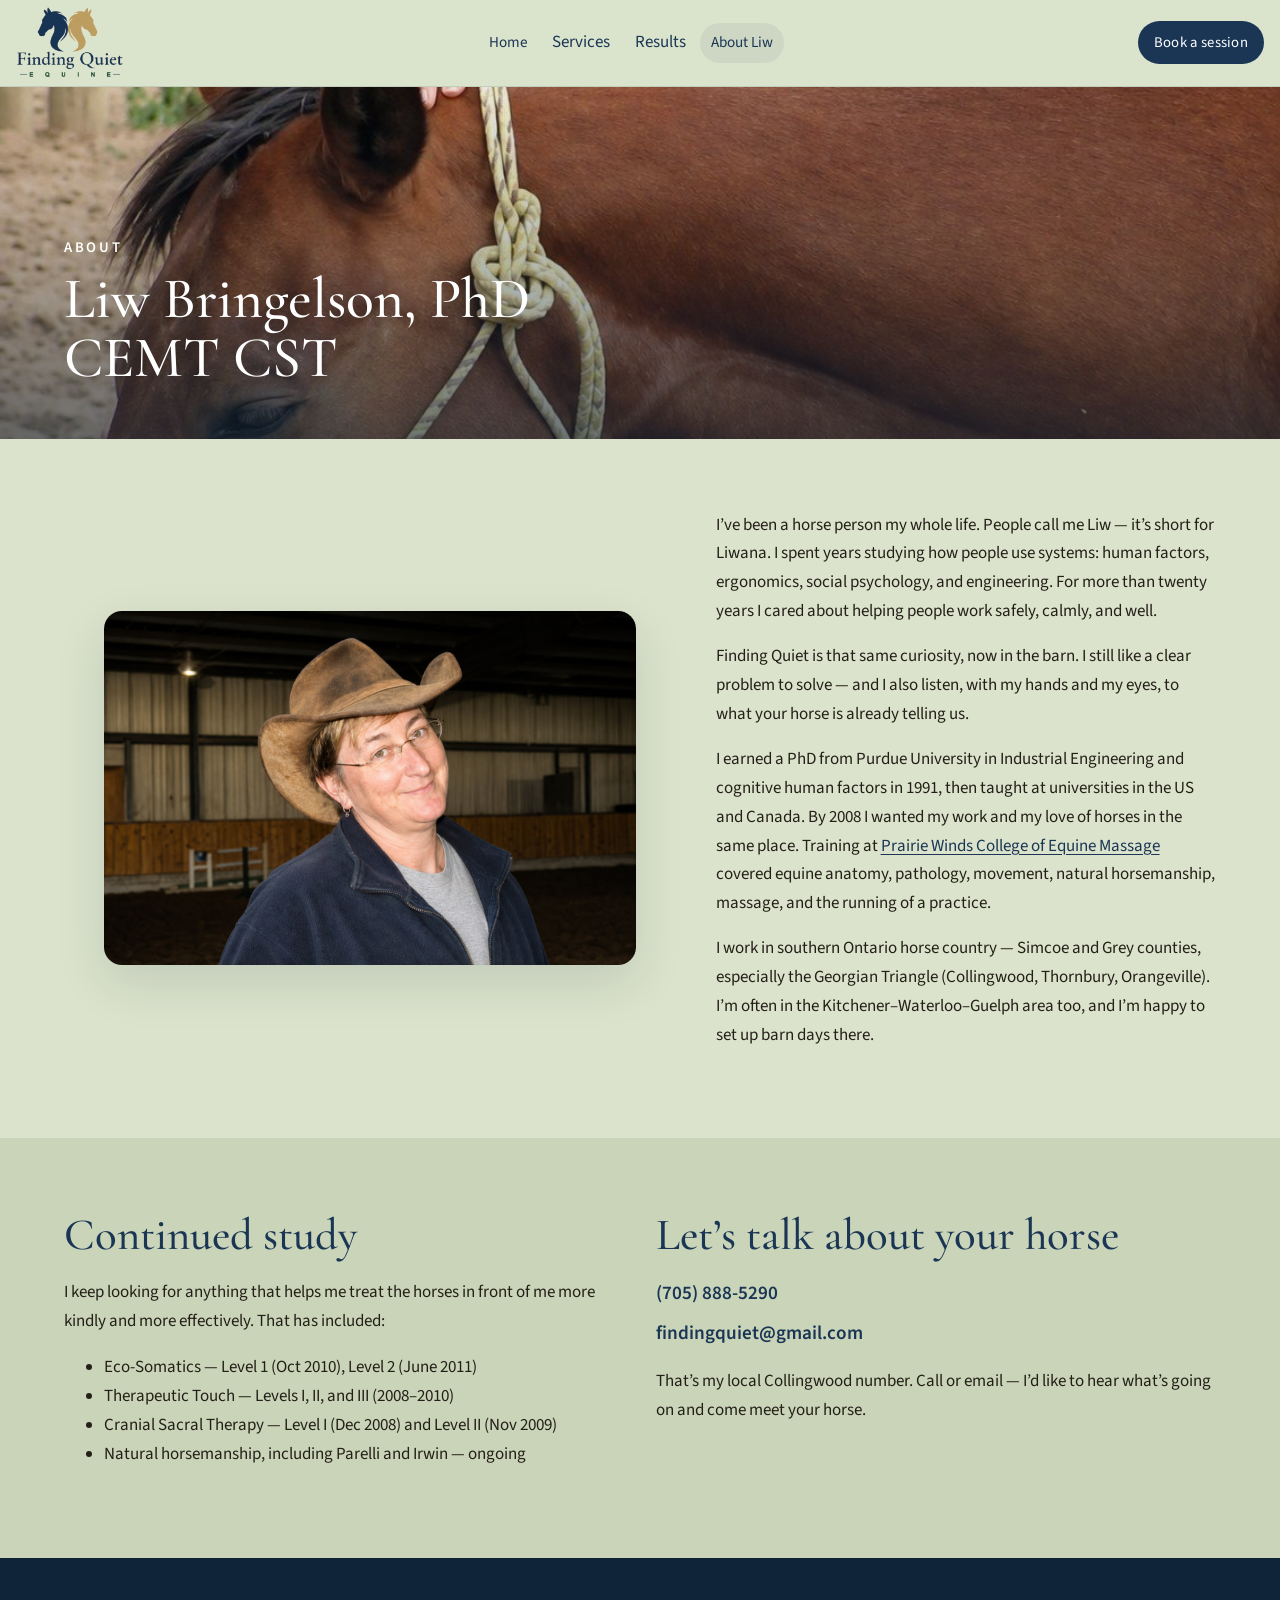
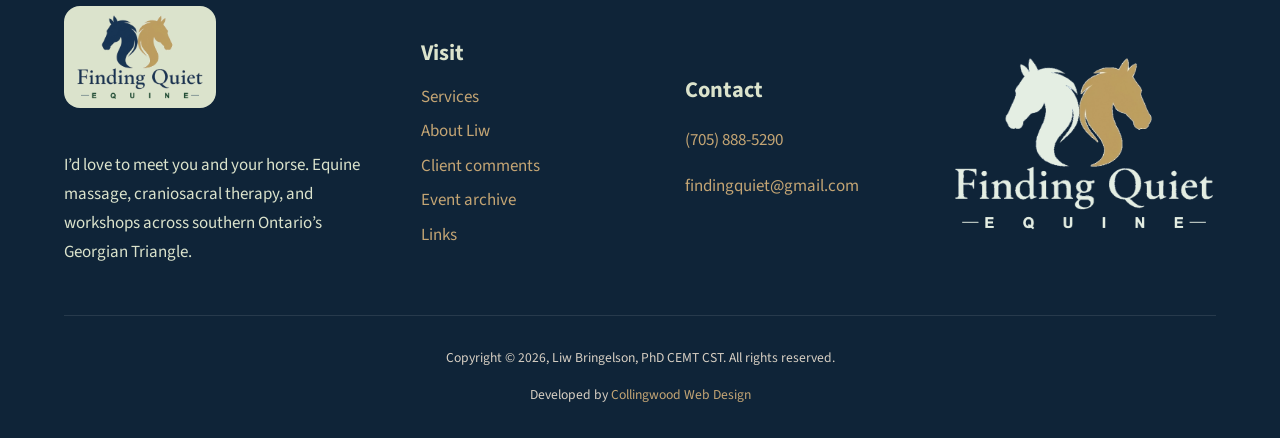
==== commit 7492a3cb: "Make the home page lead with craniosacral and Why Finding Quiet. Fold philosophy and CST content int" ====
--- a/about.html
+++ b/about.html
@@ -40,7 +40,6 @@
           </div>
         </div>
         <a href="about.html" aria-current="page">About Liw</a>
-        <a href="why-finding-quiet.html">Why Finding Quiet?</a>
       </nav>
       <a class="header-cta" href="about.html#contact">Book a session</a>
     </div>
--- a/css/styles.css
+++ b/css/styles.css
@@ -4,6 +4,7 @@
   --navy-soft: #2c4a6e;
   --cream: #c9d4b8;
   --paper: #dbe3cc;
+  --card: #e6efd4;
   --tan: #c4a574;
   --tan-deep: #9a7b4f;
   --sage: #5d6f5b;
@@ -109,14 +110,22 @@
 
 .nav-toggle {
   display: none;
-  border: 1px solid var(--line);
-  background: var(--white);
-  color: var(--navy);
+  border: 1px solid var(--navy);
+  background: var(--navy);
+  color: var(--white);
   border-radius: 999px;
   padding: 0.45rem 0.9rem;
   font: inherit;
   font-size: 0.9rem;
+  font-weight: 600;
   cursor: pointer;
+}
+
+.nav-toggle:hover,
+.nav-toggle[aria-expanded="true"] {
+  background: var(--navy-soft);
+  border-color: var(--navy-soft);
+  color: var(--white);
 }
 
 .site-nav {
@@ -258,11 +267,16 @@
   margin-bottom: 0.6rem;
 }
 
-.hero .kicker {
-  color: var(--tan);
+.hero .kicker,
+.page-hero .kicker {
+  color: var(--white);
   font-size: 0.92rem;
   font-weight: 600;
   letter-spacing: 0.18em;
+}
+
+.page-hero .kicker-navy {
+  color: var(--navy);
 }
 
 .hero h1,
@@ -376,6 +390,10 @@
   letter-spacing: 0.18em;
 }
 
+.eyebrow-navy {
+  color: var(--navy);
+}
+
 .section-navy .eyebrow-lg {
   color: var(--tan);
 }
@@ -433,8 +451,8 @@
 }
 
 .card {
-  background: var(--white);
-  border: 1px solid var(--line);
+  background: var(--card);
+  border: 1px solid color-mix(in srgb, var(--sage) 20%, transparent);
   border-radius: var(--radius);
   padding: 0;
   overflow: hidden;
@@ -446,11 +464,20 @@
   transition: transform 0.22s ease, box-shadow 0.22s ease;
 }
 
+.card-media {
+  height: 14rem;
+  flex-shrink: 0;
+  overflow: hidden;
+  background: #c5b89a;
+}
+
+.card-media img,
 .card img {
   width: 100%;
-  height: 11.5rem;
+  height: 14rem;
   object-fit: cover;
-  object-position: center 30%;
+  object-position: center 50%;
+  flex-shrink: 0;
 }
 
 .card-body {
@@ -459,6 +486,7 @@
   flex-direction: column;
   gap: 0.6rem;
   flex: 1;
+  background: var(--card);
 }
 
 .card:not(:has(img)) {
@@ -505,6 +533,19 @@
   height: 16rem;
   object-fit: cover;
   border-radius: var(--radius);
+}
+
+.photo-row .polo-hit {
+  object-position: center 70%;
+}
+
+.map-embed iframe {
+  display: block;
+  width: 100%;
+  height: 28rem;
+  border: 0;
+  border-radius: var(--radius);
+  box-shadow: var(--shadow);
 }
 
 .gallery {
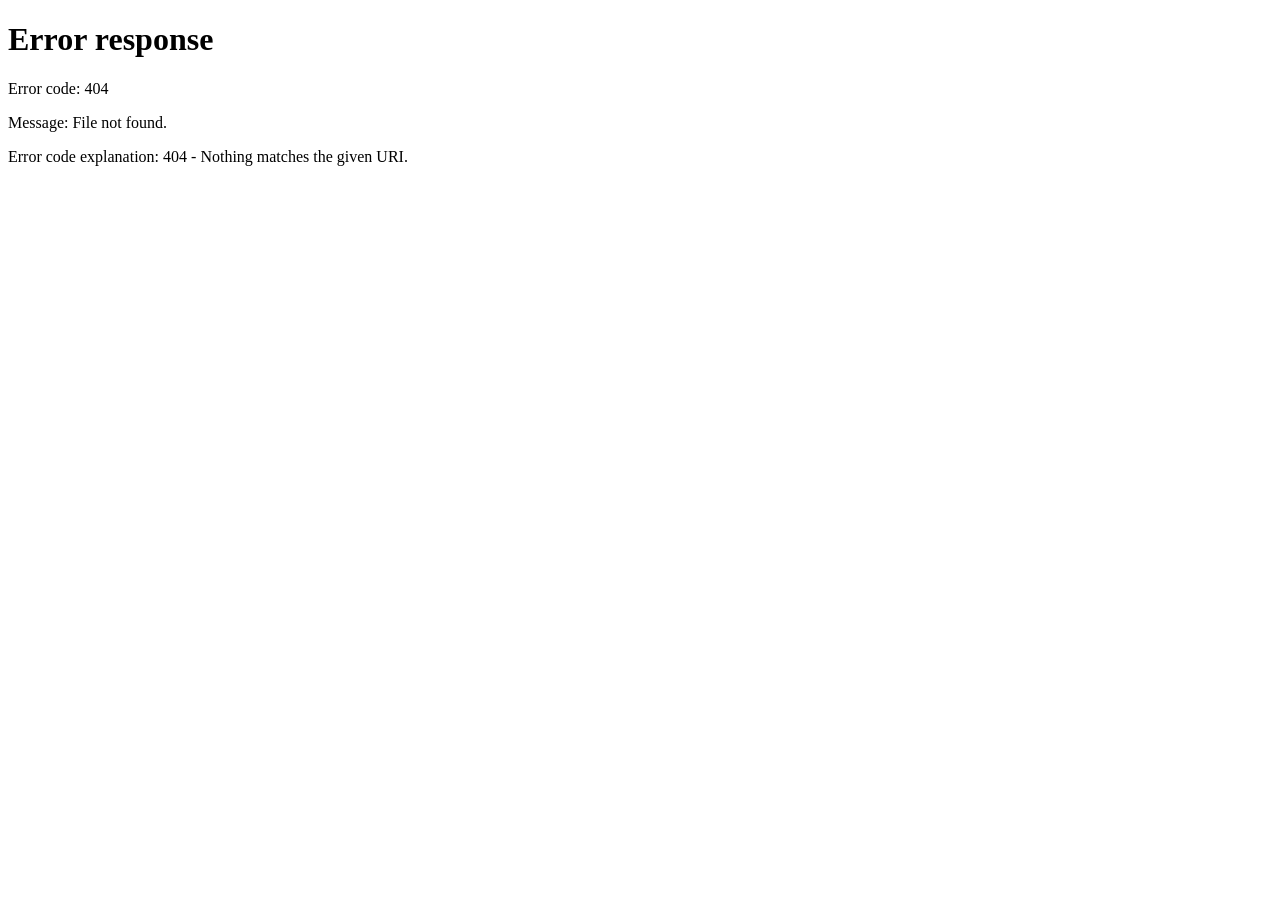
==== commit f184bc45: "Improve booking clarity, home focus, and Results UX. Split Book CST vs equine contact, tighten the h" ====
--- a/about.html
+++ b/about.html
@@ -10,38 +10,43 @@
   <link rel="preconnect" href="https://fonts.gstatic.com" crossorigin>
   <link href="https://fonts.googleapis.com/css2?family=Cormorant+Garamond:ital,wght@0,500;0,600;1,500&family=Source+Sans+3:wght@400;600;700&display=swap" rel="stylesheet">
   <link rel="stylesheet" href="css/styles.css">
+  <script>
+    (function () {
+      if (location.protocol !== "http:" && location.protocol !== "https:") return;
+      if (/\.html$/i.test(location.pathname)) {
+        location.replace(location.pathname.replace(/\.html$/i, "") + location.search + location.hash);
+      }
+    })();
+  </script>
 </head>
 <body>
   <a class="skip" href="#main">Skip to content</a>
-  <header class="site-header">
+    <header class="site-header">
     <div class="header-inner">
-      <a class="logo" href="index.html">
+      <a class="logo" href="./">
         <img src="images/logo.png" alt="Finding Quiet Equine" width="220" height="149">
       </a>
       <button class="nav-toggle" type="button" aria-expanded="false" aria-controls="site-nav">Menu</button>
       <nav class="site-nav" id="site-nav" aria-label="Primary">
-        <a href="index.html">Home</a>
+        <a href="./">Home</a>
         <div class="nav-item">
           <button type="button">Services</button>
           <div class="dropdown">
-            <a href="services.html">Overview</a>
-            <a href="equine-massage.html">Equine Massage</a>
-            <a href="craniosacral.html">Craniosacral</a>
-            <a href="workshops.html">Workshops</a>
+            <a href="services">Overview</a>
+            <a href="equine-massage">Equine Massage</a>
+            <a href="craniosacral">Craniosacral</a>
+            <a href="workshops">Workshops</a>
           </div>
         </div>
-        <div class="nav-item">
-          <button type="button">Results</button>
-          <div class="dropdown">
-            <a href="results.html">Overview</a>
-            <a href="resources.html">Resources</a>
-            <a href="comments.html">Comments</a>
-            <a href="effects.html">Effects</a>
-          </div>
-        </div>
-        <a href="about.html" aria-current="page">About Liw</a>
+        <a href="results">Results</a>
+        <a href="about" aria-current="page">About Liw</a>
+        <a class="nav-mobile-cta" href="https://collaborativehealthgroup.janeapp.com/#/staff_member/19" rel="noopener">Book CST</a>
+        <a class="nav-mobile-cta" href="about#contact">Equine contact</a>
       </nav>
-      <a class="header-cta" href="about.html#contact">Book a session</a>
+      <div class="header-ctas">
+        <a class="header-cta header-cta-primary" href="https://collaborativehealthgroup.janeapp.com/#/staff_member/19" rel="noopener">Book CST</a>
+        <a class="header-cta header-cta-secondary" href="about#contact">Equine contact</a>
+      </div>
     </div>
   </header>
 
@@ -82,7 +87,12 @@
         </div>
         <div class="contact-panel" id="contact" style="grid-template-columns:1fr">
           <div>
-            <h2>Let’s talk about your horse</h2>
+            <h2>How to book</h2>
+            <p><strong>Craniosacral therapy for you</strong> is carried out at <a href="https://collaborativehealthcollingwood.com/" rel="noopener">Collaborative Health Group</a>. Book online:</p>
+            <div class="contact-actions">
+              <a href="https://collaborativehealthgroup.janeapp.com/#/staff_member/19" rel="noopener">Book with Liw at Collaborative Health</a>
+            </div>
+            <p style="margin-top:1.5rem"><strong>Equine bodywork, workshops, and all other treatments</strong> — contact Liw directly:</p>
             <div class="contact-actions">
               <a href="tel:+17058885290">(705) 888-5290</a>
               <a href="mailto:findingquiet@gmail.com">findingquiet@gmail.com</a>
@@ -94,26 +104,28 @@
     </section>
   </main>
 
-  <footer class="site-footer">
+    <footer class="site-footer">
     <div class="wrap footer-grid">
       <div>
-        <a class="footer-logo" href="index.html">
+        <a class="footer-logo" href="./">
           <img src="images/logo.png" alt="Finding Quiet Equine" width="220" height="149">
         </a>
-        <p>I’d love to meet you and your horse. Equine massage, craniosacral therapy, and workshops across southern Ontario’s Georgian Triangle.</p>
+        <p>Creating a Healthier World from Liw’s Hands to Yours. Craniosacral therapy, equine bodywork, and workshops for wellness across southern Ontario’s Georgian Triangle.</p>
       </div>
       <div>
         <h3>Visit</h3>
         <ul>
-          <li><a href="services.html">Services</a></li>
-          <li><a href="about.html">About Liw</a></li>
-          <li><a href="comments.html">Client comments</a></li>
-          <li><a href="events.html">Event archive</a></li>
-          <li><a href="links.html">Links</a></li>
+          <li><a href="services">Services</a></li>
+          <li><a href="about">About Liw</a></li>
+          <li><a href="results">Results</a></li>
+          <li><a href="events">Event archive</a></li>
+          <li><a href="links">Links</a></li>
         </ul>
       </div>
       <div>
-        <h3>Contact</h3>
+        <h3>Book / contact</h3>
+        <p><a href="https://collaborativehealthgroup.janeapp.com/#/staff_member/19" rel="noopener">Book CST at Collaborative Health</a></p>
+        <p>Equine &amp; workshops:</p>
         <p><a href="tel:+17058885290">(705) 888-5290</a></p>
         <p><a href="mailto:findingquiet@gmail.com">findingquiet@gmail.com</a></p>
       </div>
--- a/css/styles.css
+++ b/css/styles.css
@@ -128,6 +128,10 @@
   color: var(--white);
 }
 
+.nav-mobile-cta {
+  display: none;
+}
+
 .site-nav {
   display: flex;
   align-items: center;
@@ -168,25 +172,60 @@
 
 .dropdown {
   display: none;
-  position: absolute;
-  top: calc(100% + 0.35rem);
+  position: fixed;
+  top: var(--header-h);
   left: 0;
-  min-width: 13rem;
+  right: 0;
+  width: 100%;
+  min-width: 0;
   background: var(--white);
-  border: 1px solid var(--line);
-  border-radius: 14px;
+  border: 0;
+  border-bottom: 1px solid var(--line);
+  border-radius: 0;
   box-shadow: var(--shadow);
-  padding: 0.4rem;
-  z-index: 20;
-}
-
-.nav-item.open .dropdown,
-.nav-item:hover .dropdown {
-  display: grid;
+  padding: 1.1rem 3.5rem 1.1rem 1rem;
+  z-index: 30;
+  align-items: center;
+  justify-content: center;
+  flex-wrap: wrap;
+  gap: 0.35rem 0.5rem;
+}
+
+.nav-item.open .dropdown {
+  display: flex;
 }
 
 .dropdown a {
   border-radius: 10px;
+  padding: 0.7rem 1.15rem;
+  font-size: 1.02rem;
+  min-width: 10rem;
+  text-align: center;
+}
+
+.dropdown-close {
+  position: absolute;
+  top: 50%;
+  right: max(1rem, calc((100vw - 80rem) / 2 + 1rem));
+  transform: translateY(-50%);
+  width: 2.4rem;
+  height: 2.4rem;
+  display: inline-flex;
+  align-items: center;
+  justify-content: center;
+  border: 1px solid var(--line);
+  border-radius: 999px;
+  background: var(--paper);
+  color: var(--navy);
+  font: inherit;
+  font-size: 1.45rem;
+  line-height: 1;
+  cursor: pointer;
+  padding: 0;
+}
+
+.dropdown-close:hover {
+  background: rgba(26, 54, 84, 0.07);
 }
 
 .header-cta {
@@ -206,6 +245,24 @@
   background: var(--navy-soft);
 }
 
+.header-ctas {
+  display: flex;
+  align-items: center;
+  gap: 0.45rem;
+  flex-shrink: 0;
+}
+
+.header-cta-secondary {
+  background: transparent;
+  color: var(--navy) !important;
+  border: 1px solid color-mix(in srgb, var(--navy) 35%, transparent);
+}
+
+.header-cta-secondary:hover {
+  background: rgba(26, 54, 84, 0.07);
+  color: var(--navy) !important;
+}
+
 .hero {
   position: relative;
   min-height: min(82vh, 44rem);
@@ -296,6 +353,21 @@
   color: rgba(255, 255, 255, 0.92);
 }
 
+.lede-tagline {
+  font-family: var(--font-display);
+  font-size: clamp(1.35rem, 2.6vw, 1.9rem);
+  font-style: italic;
+  font-weight: 500;
+  line-height: 1.25;
+  max-width: 26rem;
+  margin-bottom: 0.7rem;
+  color: var(--white);
+}
+
+.lede-tagline + .lede {
+  margin-top: 0;
+}
+
 .btn-row {
   display: flex;
   flex-wrap: wrap;
@@ -359,11 +431,12 @@
 }
 
 .section {
-  padding: 4.5rem 0;
+  padding: 5.5rem 0;
 }
 
 .section-cream {
   background: var(--cream);
+  border-block: 1px solid color-mix(in srgb, var(--sage) 22%, transparent);
 }
 
 .section-navy {
@@ -407,6 +480,14 @@
   color: var(--navy);
 }
 
+.prose h3 {
+  font-family: var(--font-display);
+  font-size: 1.45rem;
+  font-weight: 500;
+  margin: 1.5rem 0 0.5rem;
+  color: var(--navy);
+}
+
 .section-navy h2 {
   color: var(--cream);
 }
@@ -447,7 +528,12 @@
 .cards {
   display: grid;
   grid-template-columns: repeat(3, 1fr);
-  gap: 1.25rem;
+  gap: 1.5rem;
+}
+
+.cards-two {
+  grid-template-columns: repeat(2, 1fr);
+  gap: 1.75rem;
 }
 
 .card {
@@ -471,6 +557,10 @@
   background: #c5b89a;
 }
 
+.card-featured .card-media {
+  height: 18rem;
+}
+
 .card-media img,
 .card img {
   width: 100%;
@@ -480,6 +570,10 @@
   flex-shrink: 0;
 }
 
+.card-featured .card-media img {
+  height: 18rem;
+}
+
 .card-body {
   padding: 1.25rem 1.35rem 1.4rem;
   display: flex;
@@ -715,6 +809,122 @@
   margin-top: 1.5rem;
 }
 
+.booking-strip {
+  background: var(--navy-deep);
+  color: rgba(255, 255, 255, 0.92);
+  padding: 1.6rem 0;
+}
+
+.booking-strip a {
+  color: var(--cream);
+}
+
+.booking-strip a:hover {
+  color: var(--white);
+}
+
+.booking-strip-inner {
+  display: grid;
+  grid-template-columns: 1fr 1fr;
+  gap: 1.5rem 2rem;
+  align-items: center;
+}
+
+.booking-label {
+  margin: 0 0 0.25rem;
+  font-size: 0.78rem;
+  letter-spacing: 0.16em;
+  text-transform: uppercase;
+  color: var(--tan);
+  font-weight: 600;
+}
+
+.booking-path p {
+  margin: 0 0 0.55rem;
+}
+
+.booking-contact {
+  margin: 0 !important;
+  font-weight: 600;
+}
+
+.cred-line {
+  margin: -0.35rem 0 0;
+  color: var(--sage);
+  font-size: 0.98rem;
+  letter-spacing: 0.04em;
+}
+
+.quote-compact {
+  margin: 1.25rem 0;
+  padding: 1rem 1.15rem;
+  background: var(--white);
+  border-radius: 14px;
+  border-left: 3px solid var(--tan);
+}
+
+.quote-compact p {
+  font-family: var(--font-display);
+  font-size: 1.25rem;
+  font-style: italic;
+  margin: 0 0 0.5rem;
+  color: var(--navy);
+}
+
+.quote-compact footer {
+  font-size: 0.9rem;
+  color: var(--muted);
+}
+
+.btn-sm {
+  padding: 0.5rem 0.95rem;
+  font-size: 0.9rem;
+}
+
+.results-jump {
+  display: flex;
+  flex-wrap: wrap;
+  gap: 0.5rem;
+  margin: 1.25rem 0 0;
+  padding: 0;
+  list-style: none;
+}
+
+.results-jump a {
+  display: inline-flex;
+  text-decoration: none;
+  padding: 0.45rem 0.95rem;
+  border-radius: 999px;
+  background: var(--card);
+  border: 1px solid var(--line);
+  color: var(--navy);
+  font-weight: 600;
+  font-size: 0.92rem;
+}
+
+.results-jump a:hover {
+  background: var(--cream);
+}
+
+.reveal {
+  opacity: 0;
+  transform: translateY(1.1rem);
+  transition: opacity 0.7s ease, transform 0.7s ease;
+}
+
+.reveal.is-visible {
+  opacity: 1;
+  transform: none;
+}
+
+@media (prefers-reduced-motion: reduce) {
+  .reveal {
+    opacity: 1;
+    transform: none;
+    transition: none;
+  }
+}
+
 .contact-panel {
   display: grid;
   grid-template-columns: 1.2fr 0.8fr;
@@ -847,10 +1057,12 @@
 
   .split,
   .cards,
+  .cards-two,
   .photo-row,
   .contact-panel,
   .compare,
-  .two-col {
+  .two-col,
+  .booking-strip-inner {
     grid-template-columns: 1fr;
   }
 
@@ -897,8 +1109,15 @@
     margin-left: auto;
   }
 
-  .header-cta {
+  .header-cta,
+  .header-ctas {
     display: none;
+  }
+
+  .nav-mobile-cta {
+    display: inline-flex;
+    margin-top: 0.35rem;
+    font-weight: 600;
   }
 
   .site-nav {
@@ -923,12 +1142,29 @@
     display: none;
     box-shadow: none;
     border: 0;
-    padding: 0 0 0 0.7rem;
+    border-radius: 0;
+    padding: 0.35rem 2.5rem 0.35rem 0.7rem;
     background: transparent;
+    justify-content: flex-start;
   }
 
   .nav-item.open .dropdown {
-    display: grid;
+    display: flex;
+    flex-direction: column;
+    align-items: stretch;
+  }
+
+  .dropdown a {
+    padding: 0.45rem 0.7rem;
+  }
+
+  .dropdown-close {
+    top: 0.35rem;
+    right: 0.15rem;
+    transform: none;
+    width: 2rem;
+    height: 2rem;
+    font-size: 1.25rem;
   }
 }
 
